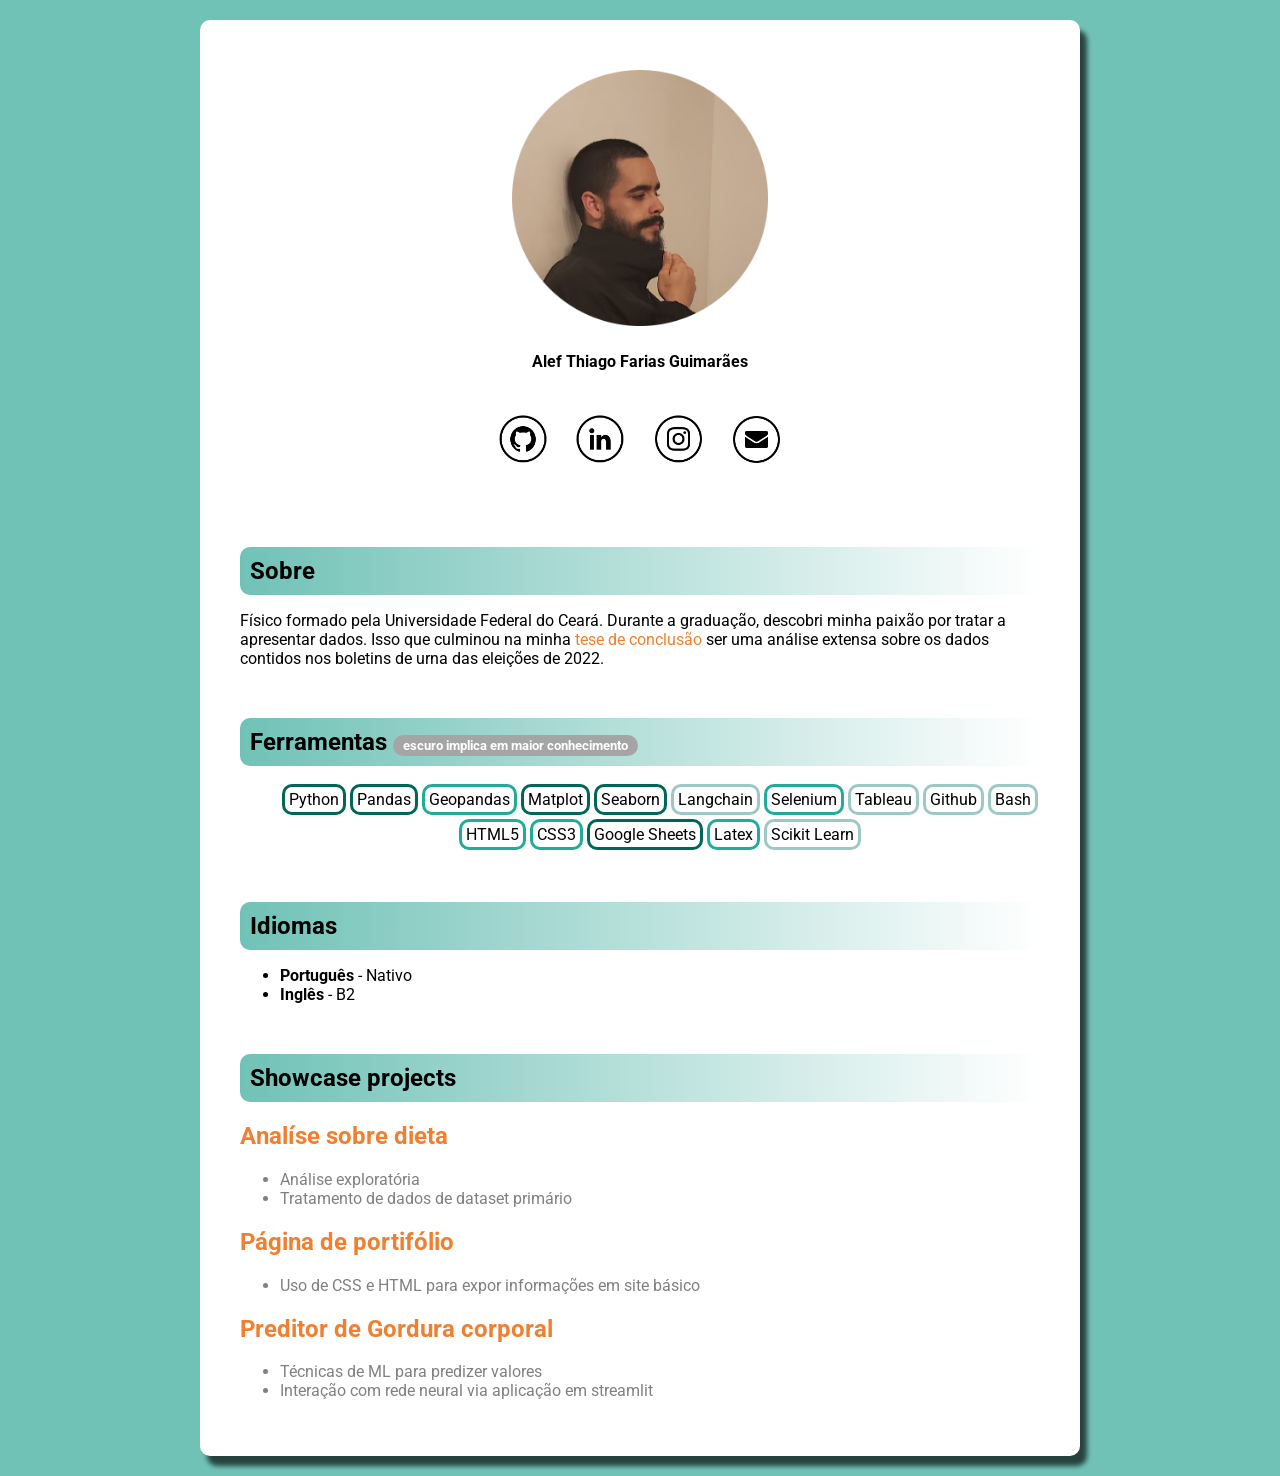
==== Resume Site/index.html @ 3c1b6295 "Fix index name" ====
<!DOCTYPE html>
<html lang="pt-br">
<head>
    <meta charset="UTF-8">
    <meta name="viewport" content="width=device-width, initial-scale=1.0">
    <title>Alef</title>
    <link rel="stylesheet" href="style.css">
    <link rel="shortcut icon" href="icons/dinosaur.png" type="image/x-icon">
</head>
<body>
    <main>
        <header>
            <img class= "profile" src="icons/profile.png" alt="Profile picture">
            
            <p><strong>Alef Thiago Farias Guimarães</strong></p>

            <ul style="list-style-type:none">
                <li>
                    <a href="https://github.com/alef-tfg" target="_blank">
                        <img src="icons/icone-github.png" class="icon">
                    </a></li>
                <li>
                    <a href="https://www.linkedin.com/in/alef-thiago-farias-guimar%C3%A3es-61b5291b9/" target="_blank">
                        <img src="icons/icone-linkedin.png" class="icon">
                    </a></li>
                <li>
                    <a href="https://www.instagram.com/alef.tfg/"  target="_blank">
                        <img src="icons/icone-instagram.png" class="icon">
                        </a></li>
                <li>
                    <a href="https://mail.google.com/mail/?view=cm&fs=1&to=alef.tfg@gmail.com" target="_blank">
                        <img src="icons/icone-gmail.png" class="icon">
                    </a></li>
            </ul>
        </header>

        <article>
            <h1>Sobre</h1>
            <p>Físico formado pela Universidade Federal do Ceará. Durante a graduação, descobri minha paixão por tratar a apresentar dados. Isso que culminou na minha <a href="https://repositorio.ufc.br/handle/riufc/75324">tese de conclusão</a> ser uma análise extensa sobre os dados contidos nos boletins de urna das eleições de 2022.</p>
            
            <h1>Ferramentas <span class = 'nota'>escuro implica em maior conhecimento</span></h1>
            <ul class = 'ferramentas'>
                <li class = 'level3'>Python</li>
                <li class = 'level3'>Pandas</li>
                <li class = 'level2'>Geopandas</li>
                <li class = 'level3'>Matplot</li>
                <li class = 'level3'>Seaborn</li>
                <li class = 'level1'>Langchain</li>
                <li class = 'level2'>Selenium</li>
                <li class = 'level1'>Tableau</li>
                <li class = 'level1'>Github</li>
                <li class = 'level1'>Bash</li>
                <li class = 'level2'>HTML5</li>
                <li class = 'level2'>CSS3</li>
                <li class = 'level3'>Google Sheets</li>
                <li class = 'level2'>Latex</li>
                <li class = 'level1'>Scikit Learn</li>
            </ul>

            <h1>Idiomas</h1>
            <ul class="idiomas">
                <li><strong>Português</strong> - Nativo</li>
                <li><strong>Inglês</strong> - B2</li>
            </ul>
            
            <h1>Showcase projects</h1>
            <h2><a href="https://github.com/alef-tfg/Portifolio" target="_blank" class="repositorio">Analíse sobre dieta</a></h2>
            <ul class="showcase">
                <li>Análise exploratória</li>
                <li>Tratamento de dados de dataset primário</li>
            </ul>
            <p></p>
            <h2><a href="https://github.com/alef-tfg/Portifolio/tree/main/Resume%20Site" target="_blank" class="repositorio">Página de portifólio</a></h2>
            <ul class="showcase">
                <li>Uso de CSS e HTML para expor informações em site básico</li>
            </ul>
            <p></p>
            <h2><a href="https://github.com/alef-tfg/Portifolio/tree/main/BFpredictor" target="_blank" class="repositorio">Preditor de Gordura corporal</a></h2>
            <ul class="showcase">
                <li>Técnicas de ML para predizer valores</li>
                <li>Interação com rede neural via aplicação em streamlit</li>
            </ul>
            <p></p>

        </article>
    </main>

    




</body>
</html>
---- Resume Site/style.css ----
/* 
https://paletton.com/#uid=20q0u0kpKuafWFJl3x4tSpKvYkn
FFB580 FF9D57 F07F2F CD5D0E A24300
60C0B3 38A394 1D9786 098170 006658
*/

@charset "UTF-8";
@import url('https://fonts.googleapis.com/css2?family=Roboto:ital,wght@0,100;0,300;0,400;0,500;0,700;0,900;1,100;1,300;1,400;1,500;1,700;1,900&display=swap');

:root{
    --cor-1: hsl(172, 30%, 70%);
    --cor0: hsl(172, 40%, 60%); 
    --cor1: hsl(172, 49%, 50%); 
    --cor2: hsl(172, 68%, 40%); 
    --cor3: hsl(172, 87%, 30%);
    --cor4: hsl(172, 100%, 20%);
    --corDestaque: #F07F2F;
}

body {
    margin: 0px;
    background-color: var(--cor0);
    display: grid;
    place-items: center; 
    font-family: roboto;
}

main {
    background-color: white;
    min-width: 300px;
    max-width: 800px;
    display: grid;
    place-items: center; 
    margin: 20px auto;
    padding: 40px;
    border-radius: 10px;
    box-shadow: 7px 10px 5px rgba(0, 0, 0, 0.66);
}

header {
    display: grid;
    place-items: center; 
}

.profile {
    width: 256px;
    padding: 10px;
}

header > ul {
    padding: 0;
}

header > ul > li {
    display: inline;
}

a {
    text-decoration: none;
    color: var(--corDestaque);
}

.icon {
    width: 64px;
    padding: 5px;
}

article {
    justify-self: start;
}

h1 {
    margin: 50px 0px 10px 0px;
    padding: 10px;
    border-radius: 10px;
    background-image: linear-gradient(to right, var(--cor0), white);
}

.ferramentas {
    display: flex;
    justify-content: center;
    flex-wrap: wrap;
}

.ferramentas > li {
    border-radius: 10px;
    display: inline-block;
    border: 3px solid;
    padding: 3px 4px;
    margin: 2px;
}
li.level1 {
    border-color: var(--cor-1);
}
li.level2 {
    border-color: var(--cor2);
}
li.level3 {
    border-color: var(--cor4);
}
.nota {
    justify-self: end;
    color: white;
    display: inline-block;
    background-color: rgb(165, 165, 165);
    border-radius: 20px;
    padding: 3px 10px;
    font-size: small;
}

.idiomas > li{

}

.repositorio{
    text-decoration: none;
    color: var(--corDestaque);
}
.showcase {
    color: gray;
}
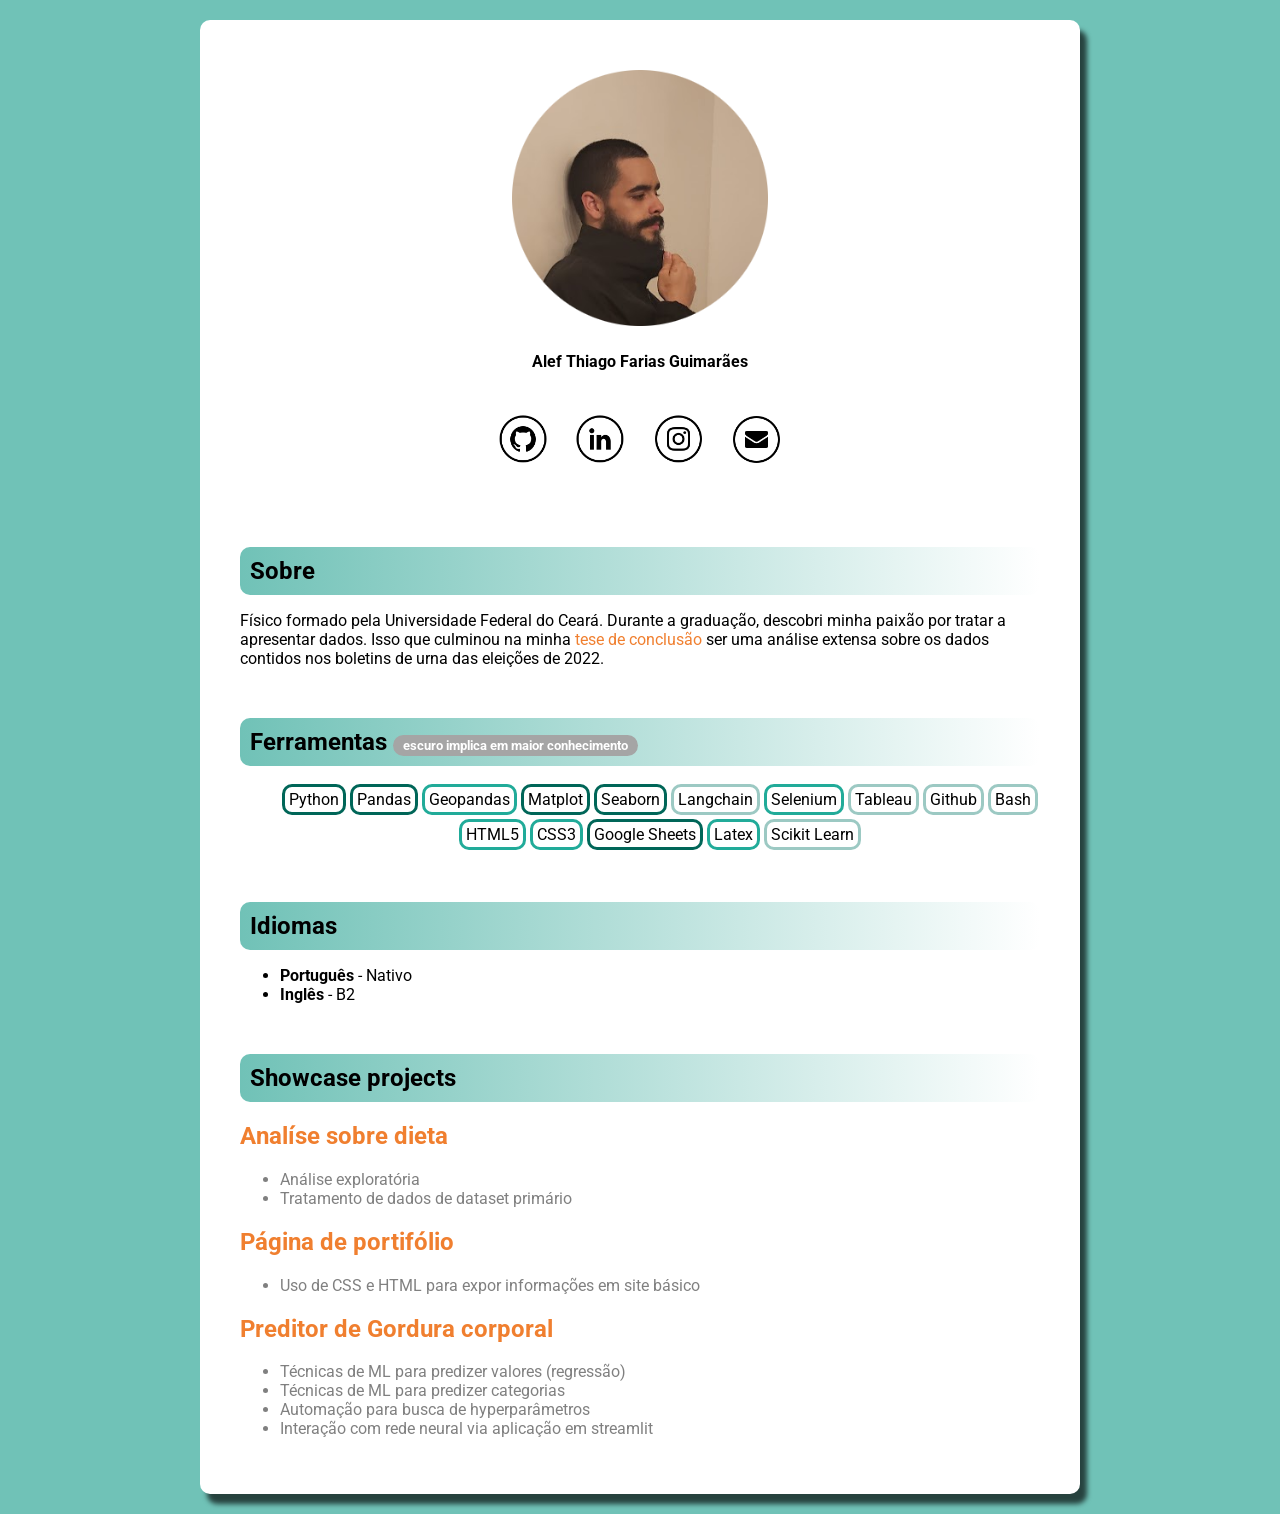
==== commit 3082ffd5: "Update resume site" ====
--- a/Resume Site/index.html
+++ b/Resume Site/index.html
@@ -77,7 +77,9 @@
             <p></p>
             <h2><a href="https://github.com/alef-tfg/Portifolio/tree/main/BFpredictor" target="_blank" class="repositorio">Preditor de Gordura corporal</a></h2>
             <ul class="showcase">
-                <li>Técnicas de ML para predizer valores</li>
+                <li>Técnicas de ML para predizer valores (regressão)</li>
+                <li>Técnicas de ML para predizer categorias</li>
+                <li>Automação para busca de hyperparâmetros</li>
                 <li>Interação com rede neural via aplicação em streamlit</li>
             </ul>
             <p></p>
